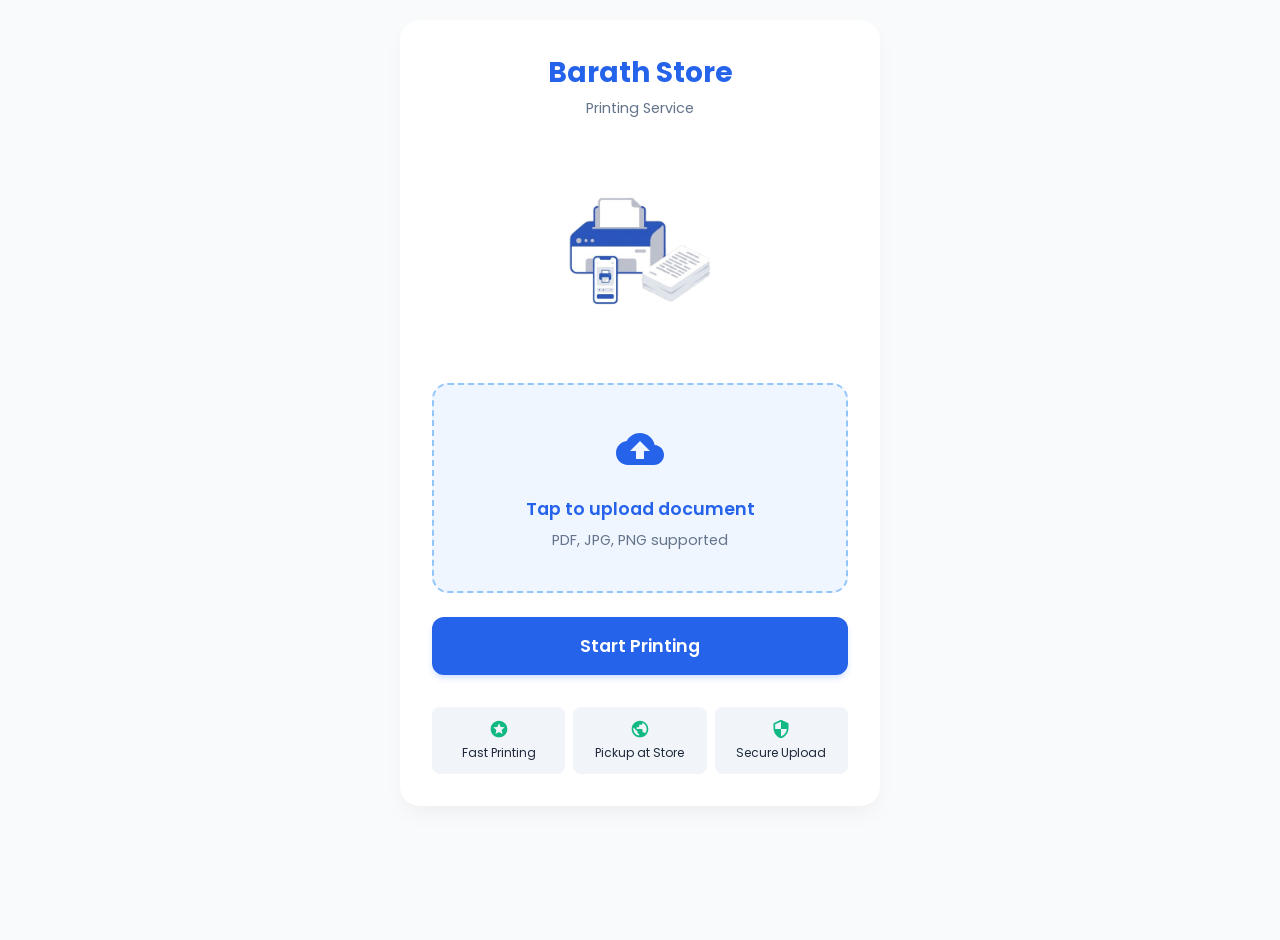
==== phase-1/customer/index.html @ 7197fdb6 "Production ready - Barath Store Print Shop with security fixes" ====
<!DOCTYPE html>
<html lang="en">

<head>
    <meta charset="UTF-8">
    <meta name="viewport" content="width=device-width, initial-scale=1.0">
    <title>Barath Store - Printing Service</title>
    <link rel="stylesheet" href="../static/css/style.css">
    <style>
        .hero {
            display: flex;
            justify-content: center;
            margin-bottom: 2rem;
        }

        .hero img {
            max-width: 200px;
            height: auto;
        }

        .upload-area {
            border: 2px dashed #93c5fd;
            /* Soft blue dashed */
            background: #eff6ff;
            border-radius: 16px;
            padding: 2.5rem 1rem;
            text-align: center;
            cursor: pointer;
            transition: all 0.3s ease;
            position: relative;
        }

        .upload-area:hover {
            border-color: var(--primary);
            background: #dbeafe;
        }

        .upload-icon {
            width: 48px;
            height: 48px;
            margin-bottom: 1rem;
            fill: var(--primary);
        }

        .upload-hint {
            color: var(--text-muted);
            font-size: 0.9rem;
            margin-top: 0.5rem;
        }

        /* Trust Badges */
        .trust-grid {
            display: grid;
            grid-template-columns: 1fr 1fr 1fr;
            gap: 0.5rem;
            margin-top: 2rem;
        }

        .trust-item {
            text-align: center;
            font-size: 0.75rem;
            color: var(--text-color);
            background: #f1f5f9;
            padding: 0.75rem 0.25rem;
            border-radius: 8px;
            display: flex;
            flex-direction: column;
            align-items: center;
            justify-content: center;
            gap: 5px;
        }

        .trust-icon {
            width: 20px;
            height: 20px;
            fill: var(--accent);
        }
    </style>
</head>

<body>
    <div class="container">
        <div class="card">
            <h1 >Barath Store</h1>
            <div class="subtitle">Printing Service</div>

            <div class="hero">
                <!-- Using the copied hero image -->
                <img src="../static/img/hero.png" alt="Printing Service Illustration">
            </div>

            <form onsubmit="handleUpload(event)">
                <div class="form-group">
                    <div class="upload-area" onclick="document.getElementById('fileInput').click()">
                        <!-- Cloud Upload Icon SVG -->
                        <svg class="upload-icon" viewBox="0 0 24 24">
                            <path
                                d="M19.35 10.04C18.67 6.59 15.64 4 12 4 9.11 4 6.6 5.64 5.35 8.04 2.34 8.36 0 10.91 0 14c0 3.31 2.69 6 6 6h13c2.76 0 5-2.24 5-5 0-2.64-2.05-4.78-4.65-4.96zM14 13v4h-4v-4H7l5-5 5 5h-3z" />
                        </svg>
                        <div style="font-weight: 600; font-size: 1.1rem; color: var(--primary)">Tap to upload document
                        </div>
                        <div class="upload-hint">PDF, JPG, PNG supported</div>
                        <input type="file" id="fileInput" accept=".pdf, .jpg, .jpeg, .png" required
                            style="display: none;" onchange="handleFileSelect(this)">
                    </div>
                    <div id="selectedFileName" class="text-center"
                        style="margin-top: 10px; font-weight: 500; display: none;"></div>
                </div>

                <button type="submit">Start Printing</button>

                <div class="progress-container" id="progressContainer">
                    <div class="progress-bar" id="progressBar"></div>
                </div>
                <div class="loading-text" id="loadingText">Uploading... 0%</div>
            </form>

            <div class="trust-grid">
                <div class="trust-item">
                    <svg class="trust-icon" viewBox="0 0 24 24">
                        <path
                            d="M11.99 2C6.47 2 2 6.48 2 12s4.47 10 9.99 10C17.52 22 22 17.52 22 12S17.52 2 11.99 2zm4.24 16L12 15.45 7.77 18l1.12-4.81-3.73-3.23 4.92-.42L12 5l1.92 4.53 4.92.42-3.73 3.23L16.23 18z" />
                    </svg>
                    <span>Fast Printing</span>
                </div>
                <div class="trust-item">
                    <svg class="trust-icon" viewBox="0 0 24 24">
                        <path
                            d="M12 2C6.48 2 2 6.48 2 12s4.48 10 10 10 10-4.48 10-10S17.52 2 12 2zm-1 17.93c-3.95-.49-7-3.85-7-7.93 0-.62.08-1.21.21-1.79L9 15v1c0 1.1.9 2 2 2v1.93zm6.9-2.54c-.26-.81-1-1.39-1.9-1.39h-1v-3c0-.55-.45-1-1-1H8v-2h2c.55 0 1-.45 1-1V7h2c1.1 0 2-.9 2-2v-.41c2.93 1.19 5 4.06 5 7.41 0 2.08-.8 3.97-2.1 5.39z" />
                    </svg>
                    <span>Pickup at Store</span>
                </div>
                <div class="trust-item">
                    <svg class="trust-icon" viewBox="0 0 24 24">
                        <path
                            d="M12 1L3 5v6c0 5.55 3.84 10.74 9 12 5.16-1.26 9-6.45 9-12V5l-9-4zm0 10.99h7c-.53 4.12-3.28 7.79-7 8.94V12H5V6.3l7-3.11v8.8z" />
                    </svg>
                    <span>Secure Upload</span>
                </div>
            </div>
        </div>
    </div>
    <script src="../static/js/main.js"></script>
    <script>
        function handleFileSelect(input) {
            if (input.files && input.files[0]) {
                const name = input.files[0].name;
                const display = document.getElementById('selectedFileName');
                display.textContent = "Selected: " + name;
                display.style.display = 'block';
                display.style.color = '#2563eb';
            }
        }
    </script>
</body>

</html>
---- phase-1/static/css/style.css ----
/* Global Styles */
@import url('https://fonts.googleapis.com/css2?family=Poppins:wght@400;500;600;700&display=swap');

:root {
    --primary: #2563eb;
    /* Royal Blue */
    --primary-dark: #1e40af;
    --accent: #10b981;
    /* Green */
    --bg-color: #f8fafc;
    --card-bg: #ffffff;
    --text-color: #1e293b;
    --text-muted: #64748b;
    --border-color: #e2e8f0;
}

body {
    font-family: 'Poppins', sans-serif;
    background-color: var(--bg-color);
    color: var(--text-color);
    margin: 0;
    padding: 20px;
    display: flex;
    justify-content: center;
    min-height: 100vh;
}

.container {
    width: 100%;
    max-width: 480px;
    /* Mobile focused */
    margin: 0 auto;
}

.card {
    background: var(--card-bg);
    padding: 2rem;
    border-radius: 20px;
    box-shadow: 0 10px 25px -5px rgba(0, 0, 0, 0.05), 0 8px 10px -6px rgba(0, 0, 0, 0.01);
    display: flex;
    flex-direction: column;
}

/* Typography */
h1 {
    font-size: 1.75rem;
    font-weight: 700;
    margin: 0;
    color: var(--primary);
    text-align: center;
}

.subtitle {
    text-align: center;
    color: var(--text-muted);
    font-size: 0.9rem;
    margin-top: 0.25rem;
    margin-bottom: 2rem;
}

h2 {
    font-size: 1.5rem;
    text-align: center;
    color: var(--text-color);
    margin-bottom: 1.5rem;
}

/* Forms & Inputs */
.form-group {
    margin-bottom: 1.5rem;
    position: relative;
}

label {
    display: block;
    margin-bottom: 0.5rem;
    font-weight: 500;
    color: var(--text-color);
    font-size: 0.95rem;
}

input,
select {
    width: 100%;
    padding: 1rem;
    border: 2px solid var(--border-color);
    border-radius: 12px;
    font-size: 1rem;
    font-family: 'Poppins', sans-serif;
    box-sizing: border-box;
    transition: all 0.2s;
    background: #f8fafc;
}

input:focus,
select:focus {
    outline: none;
    border-color: var(--primary);
    background: #fff;
    box-shadow: 0 0 0 4px rgba(37, 99, 235, 0.1);
}

/* Buttons */
button {
    background-color: var(--primary);
    color: white;
    border: none;
    padding: 1rem;
    border-radius: 12px;
    font-size: 1.1rem;
    font-weight: 600;
    cursor: pointer;
    width: 100%;
    transition: transform 0.1s, background-color 0.2s;
    font-family: 'Poppins', sans-serif;
    box-shadow: 0 4px 6px -1px rgba(37, 99, 235, 0.2);
}

button:hover {
    background-color: var(--primary-dark);
    transform: translateY(-1px);
}

button:active {
    transform: translateY(1px);
}

button:disabled {
    background-color: #cbd5e1;
    cursor: not-allowed;
    transform: none;
    box-shadow: none;
}

/* Icons support */
.icon {
    width: 20px;
    height: 20px;
    vertical-align: middle;
}

/* Utilities */
.hidden {
    display: none !important;
}

.text-center {
    text-align: center;
}

/* Progress Bar */
.progress-container {
    width: 100%;
    background-color: #e5e7eb;
    border-radius: 99px;
    height: 8px;
    overflow: hidden;
    margin-top: 1.5rem;
    display: none;
}

.progress-bar {
    height: 100%;
    background-color: var(--primary);
    width: 0%;
    transition: width 0.3s ease, background-color 0.3s ease;
    border-radius: 99px;
}

.loading-text {
    text-align: center;
    font-size: 0.85rem;
    color: var(--primary);
    font-weight: 500;
    margin-top: 0.5rem;
    display: none;
}

/* Option Cards (Payment & General) */
.option-card {
    /* Base styles - structural properties from user inline will stick */
    cursor: pointer;
    transition: all 0.2s ease;
}

.option-card:hover {
    background-color: #f1f5f9;
}

.option-card.active {
    background-color: var(--primary) !important;
    /* Force Blue Background */
    color: white !important;
    border-color: var(--primary) !important;
    /* Force Blue Border */
    transform: translateY(-2px);
    box-shadow: 0 4px 12px rgba(37, 99, 235, 0.3);
}

.option-card.active .opt-title {
    color: white !important;
    font-weight: 600;
}

.option-card.active .icon {
    fill: white !important;
    /* Make icon white on blue bg */
}

/* Ensure title spacing */
.opt-title {
    margin-top: 5px;
    font-weight: 500;
}
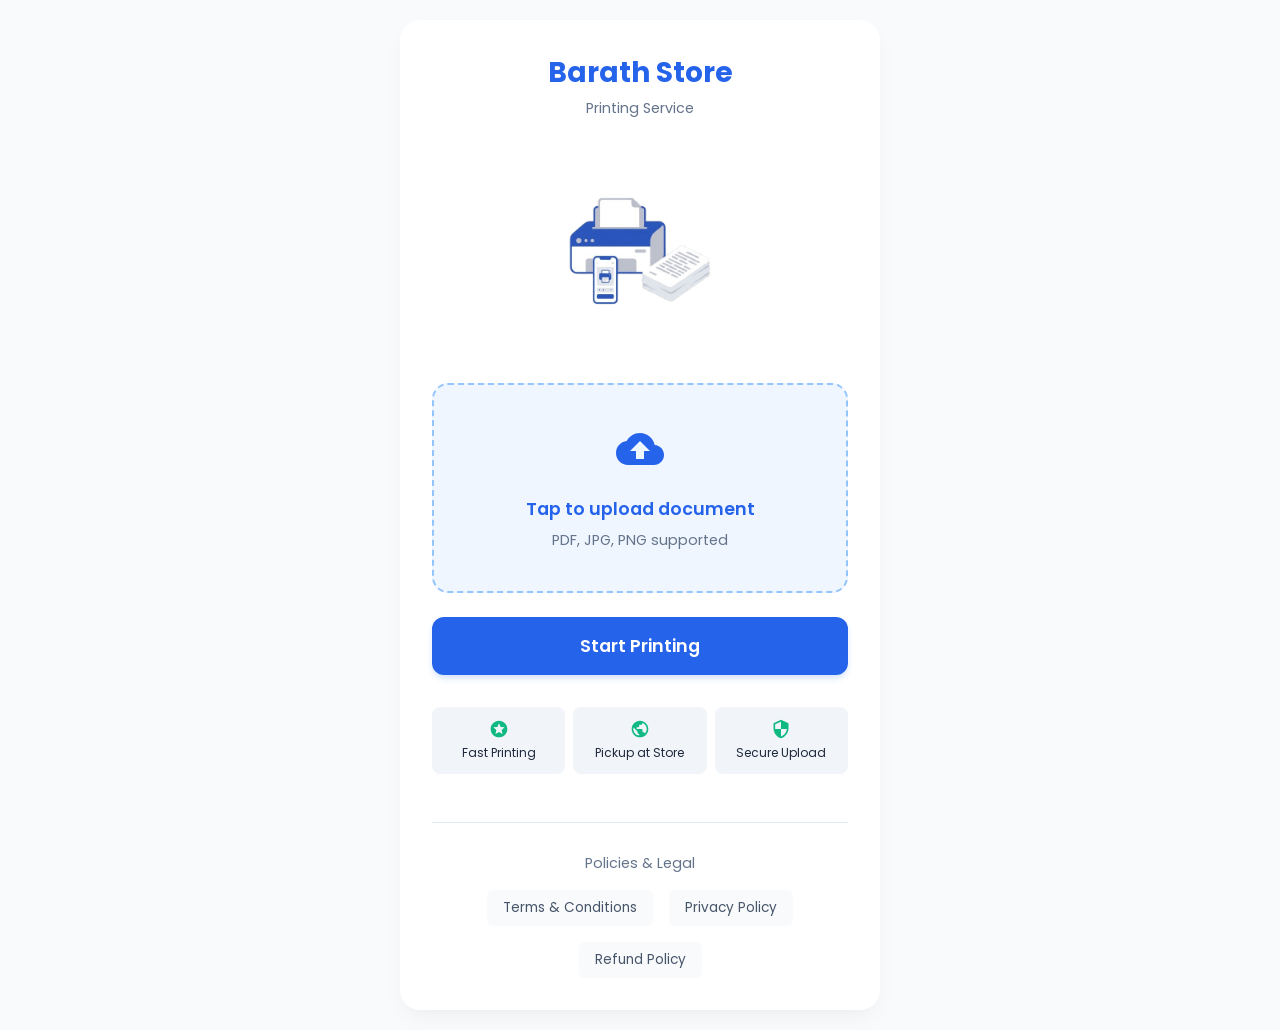
==== commit 12567000: "Update policies and prepare for production" ====
--- a/phase-1/customer/index.html
+++ b/phase-1/customer/index.html
@@ -81,7 +81,7 @@
 <body>
     <div class="container">
         <div class="card">
-            <h1 >Barath Store</h1>
+            <h1>Barath Store</h1>
             <div class="subtitle">Printing Service</div>
 
             <div class="hero">
@@ -138,6 +138,20 @@
                     <span>Secure Upload</span>
                 </div>
             </div>
+            <div style="margin-top: 3rem; padding-top: 1rem; border-top: 1px solid #e2e8f0; text-align: center;">
+                <p style="color: #64748b; font-size: 0.9rem; margin-bottom: 1rem;">Policies & Legal</p>
+                <div style="display: flex; justify-content: center; gap: 1rem; flex-wrap: wrap;">
+                    <a href="terms.html"
+                        style="color: #475569; text-decoration: none; font-size: 0.85rem; padding: 0.5rem 1rem; background: #f8fafc; border-radius: 6px; transition: all 0.2s;">Terms
+                        & Conditions</a>
+                    <a href="privacy.html"
+                        style="color: #475569; text-decoration: none; font-size: 0.85rem; padding: 0.5rem 1rem; background: #f8fafc; border-radius: 6px; transition: all 0.2s;">Privacy
+                        Policy</a>
+                    <a href="refund.html"
+                        style="color: #475569; text-decoration: none; font-size: 0.85rem; padding: 0.5rem 1rem; background: #f8fafc; border-radius: 6px; transition: all 0.2s;">Refund
+                        Policy</a>
+                </div>
+            </div>
         </div>
     </div>
     <script src="../static/js/main.js"></script>
